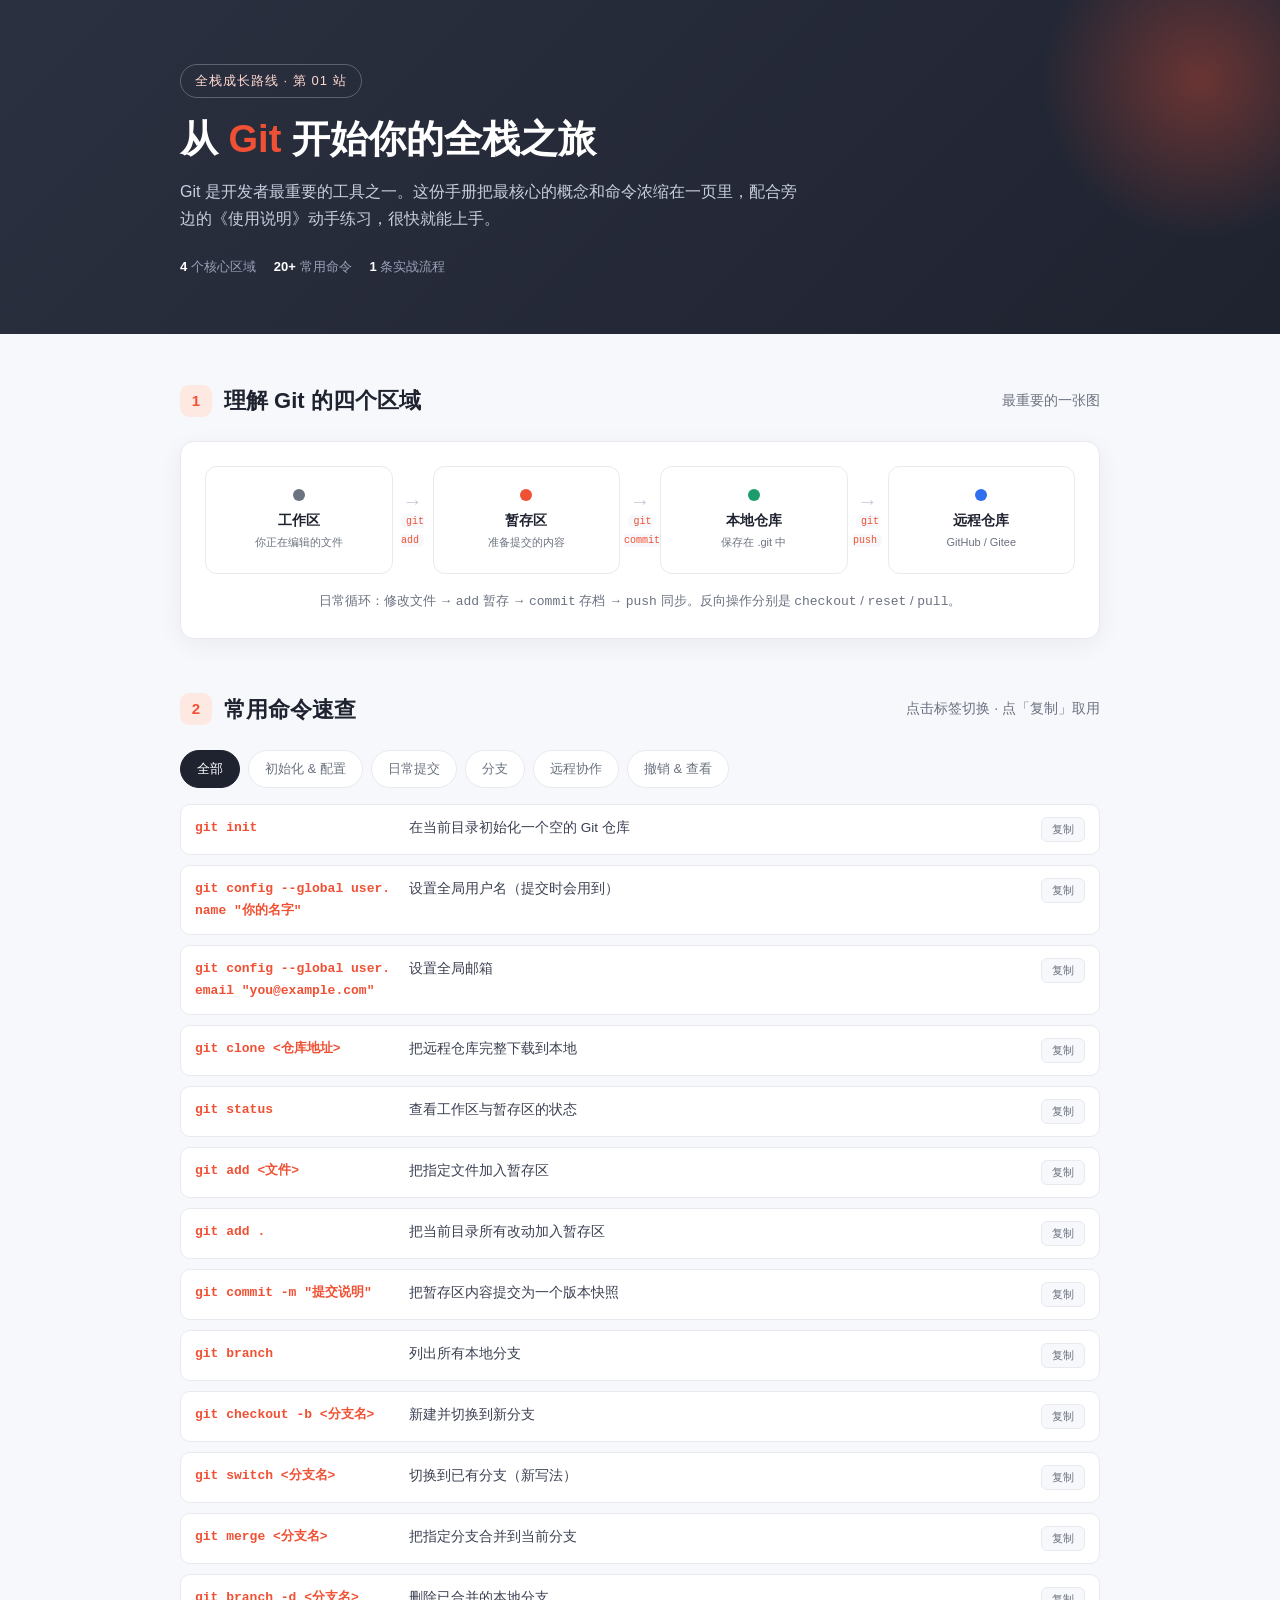
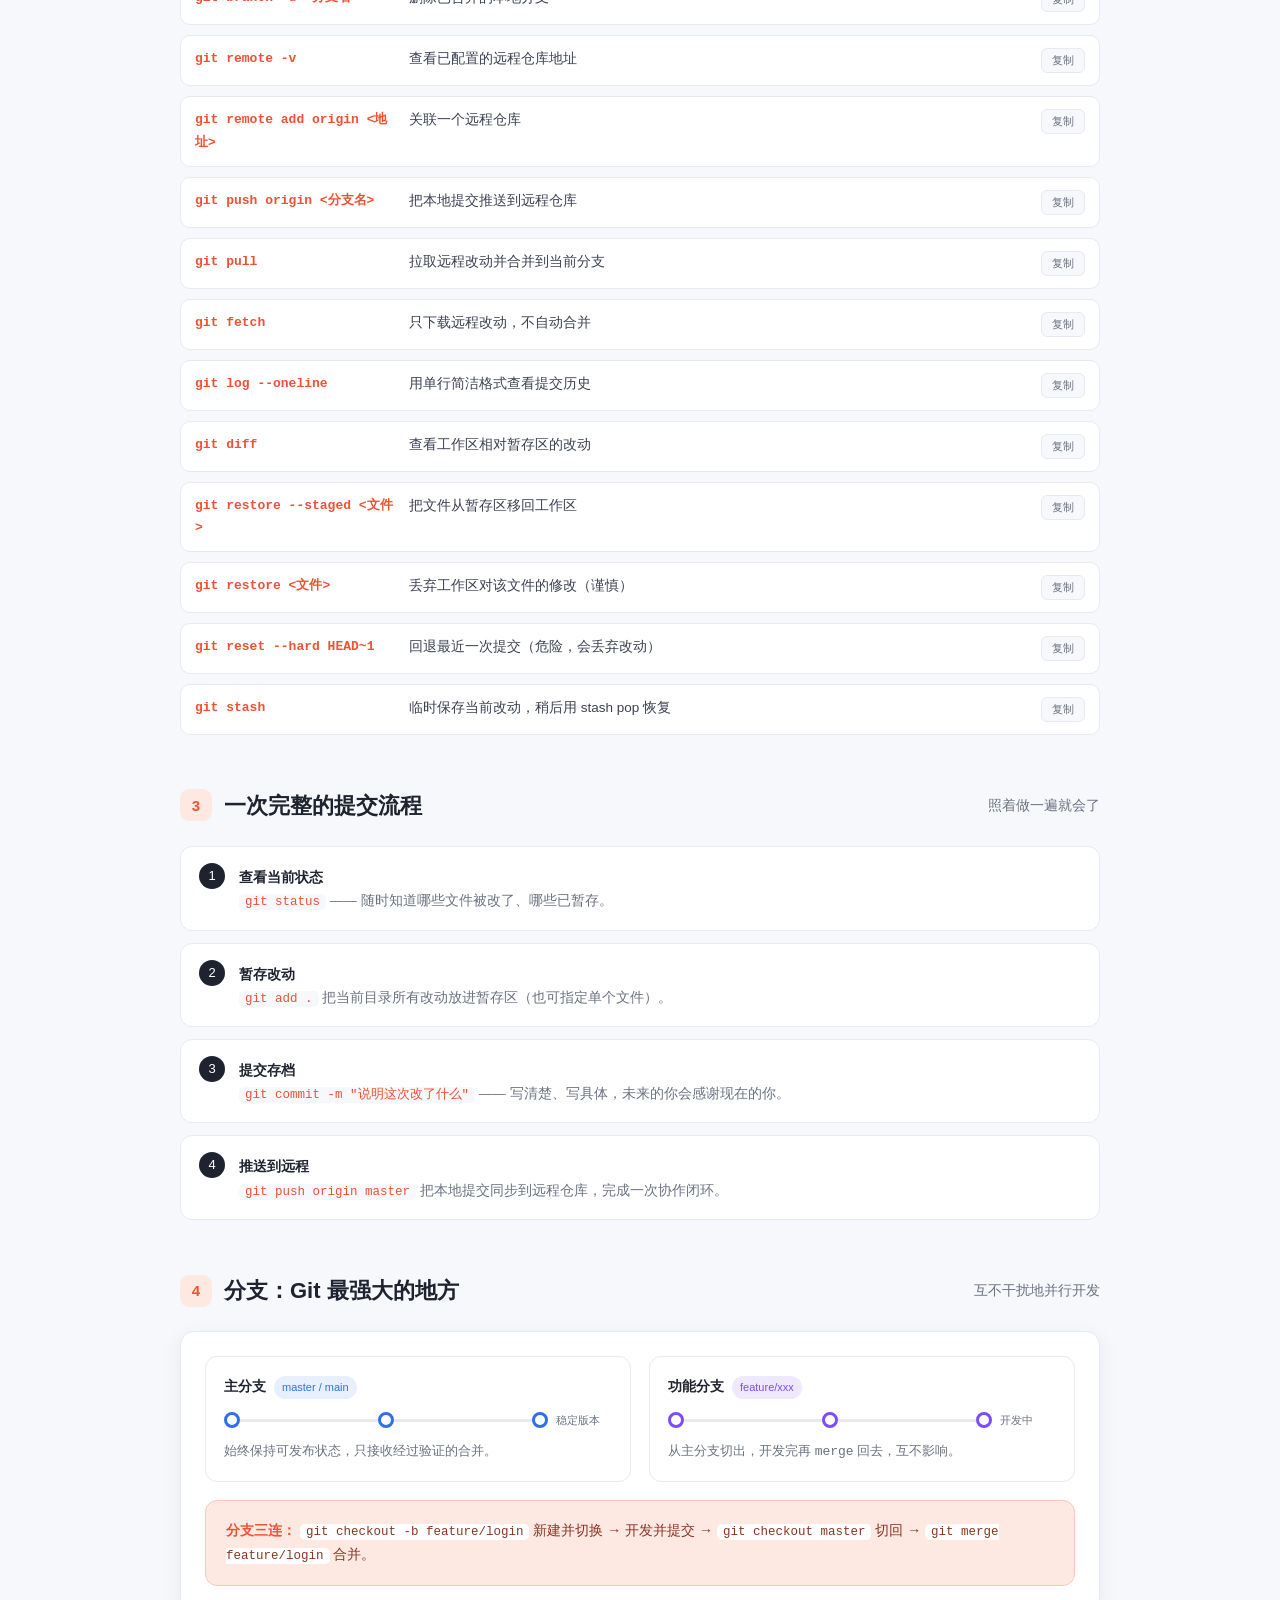
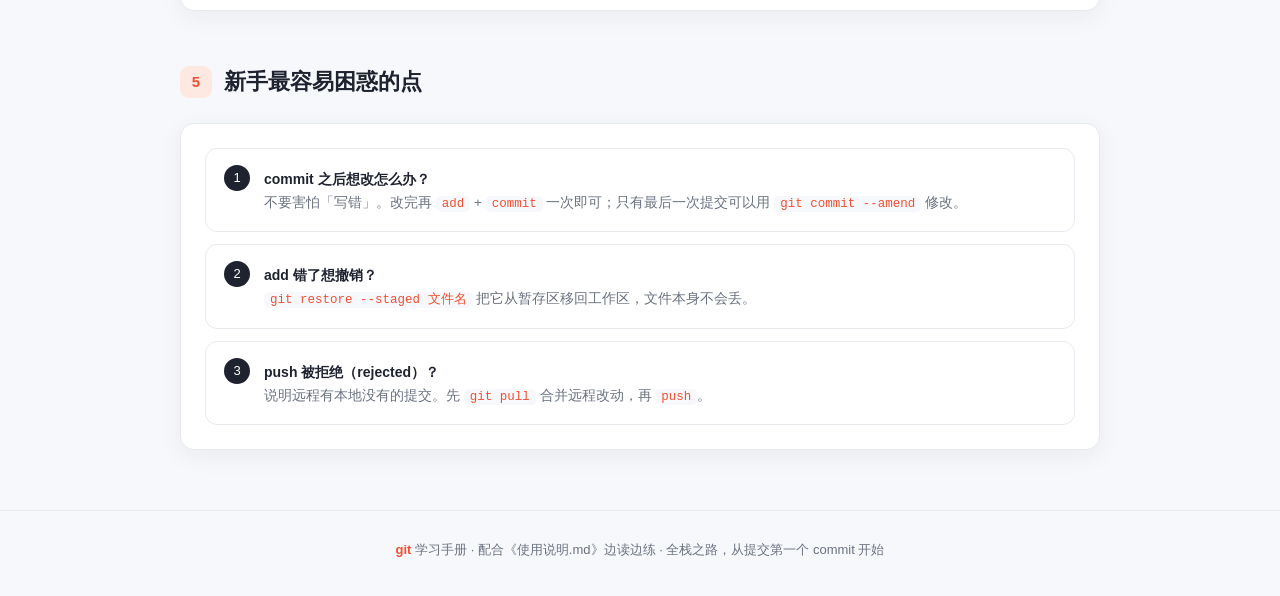
==== frontend/index.html @ 48793fab "重构项目结构：拆分为 frontend / backend，移除旧根目录前端文件" ====
<!DOCTYPE html>
<html lang="zh-CN">
<head>
  <meta charset="UTF-8" />
  <meta name="viewport" content="width=device-width, initial-scale=1.0" />
  <title>Git 学习手册 · 全栈第一步</title>
  <!-- 结构(HTML) 与 样式(CSS) 分离：样式集中在 style.css -->
  <link rel="stylesheet" href="style.css" />
</head>
<body>

<header class="hero">
  <div class="wrap">
    <span class="badge">全栈成长路线 · 第 01 站</span>
    <h1>从 <span>Git</span> 开始你的全栈之旅</h1>
    <p>Git 是开发者最重要的工具之一。这份手册把最核心的概念和命令浓缩在一页里，配合旁边的《使用说明》动手练习，很快就能上手。</p>
    <div class="meta">
      <span><b>4</b> 个核心区域</span>
      <span><b>20+</b> 常用命令</span>
      <span><b>1</b> 条实战流程</span>
    </div>
  </div>
</header>

<main class="wrap">

  <section>
    <div class="sec-head"><div class="num">1</div><h2>理解 Git 的四个区域</h2><span class="sub">最重要的一张图</span></div>
    <div class="card">
      <div class="flow">
        <div class="node n1"><div class="dot"></div><b>工作区</b><small>你正在编辑的文件</small></div>
        <div class="arrow"><div class="line">→</div><code>git add</code></div>
        <div class="node n2"><div class="dot"></div><b>暂存区</b><small>准备提交的内容</small></div>
        <div class="arrow"><div class="line">→</div><code>git commit</code></div>
        <div class="node n3"><div class="dot"></div><b>本地仓库</b><small>保存在 .git 中</small></div>
        <div class="arrow"><div class="line">→</div><code>git push</code></div>
        <div class="node n4"><div class="dot"></div><b>远程仓库</b><small>GitHub / Gitee</small></div>
      </div>
      <p class="flow-note">日常循环：修改文件 → <code>add</code> 暂存 → <code>commit</code> 存档 → <code>push</code> 同步。反向操作分别是 <code>checkout</code> / <code>reset</code> / <code>pull</code>。</p>
    </div>
  </section>

  <section>
    <div class="sec-head"><div class="num">2</div><h2>常用命令速查</h2><span class="sub">点击标签切换 · 点「复制」取用</span></div>
    <div class="tabs" id="tabs">
      <div class="tab active" data-cat="all">全部</div>
      <div class="tab" data-cat="init">初始化 &amp; 配置</div>
      <div class="tab" data-cat="daily">日常提交</div>
      <div class="tab" data-cat="branch">分支</div>
      <div class="tab" data-cat="remote">远程协作</div>
      <div class="tab" data-cat="undo">撤销 &amp; 查看</div>
    </div>
    <div class="cmd-list" id="cmdList"></div>
  </section>

  <section>
    <div class="sec-head"><div class="num">3</div><h2>一次完整的提交流程</h2><span class="sub">照着做一遍就会了</span></div>
    <div class="steps">
      <div class="step"><div><b>查看当前状态</b><p><code>git status</code> —— 随时知道哪些文件被改了、哪些已暂存。</p></div></div>
      <div class="step"><div><b>暂存改动</b><p><code>git add .</code> 把当前目录所有改动放进暂存区（也可指定单个文件）。</p></div></div>
      <div class="step"><div><b>提交存档</b><p><code>git commit -m "说明这次改了什么"</code> —— 写清楚、写具体，未来的你会感谢现在的你。</p></div></div>
      <div class="step"><div><b>推送到远程</b><p><code>git push origin master</code> 把本地提交同步到远程仓库，完成一次协作闭环。</p></div></div>
    </div>
  </section>

  <section>
    <div class="sec-head"><div class="num">4</div><h2>分支：Git 最强大的地方</h2><span class="sub">互不干扰地并行开发</span></div>
    <div class="card">
      <div class="branch-box">
        <div class="branch-card">
          <h4>主分支 <span class="tag main">master / main</span></h4>
          <div class="track"><div class="c"></div><div class="bar"></div><div class="c"></div><div class="bar"></div><div class="c"></div><div class="lbl">稳定版本</div></div>
          <p>始终保持可发布状态，只接收经过验证的合并。</p>
        </div>
        <div class="branch-card">
          <h4>功能分支 <span class="tag feat">feature/xxx</span></h4>
          <div class="track feat"><div class="c"></div><div class="bar"></div><div class="c"></div><div class="bar"></div><div class="c"></div><div class="lbl">开发中</div></div>
          <p>从主分支切出，开发完再 <code>merge</code> 回去，互不影响。</p>
        </div>
      </div>
      <div class="callout callout-spacing">
        <b>分支三连：</b> <code>git checkout -b feature/login</code> 新建并切换 → 开发并提交 → <code>git checkout master</code> 切回 → <code>git merge feature/login</code> 合并。
      </div>
    </div>
  </section>

  <section>
    <div class="sec-head"><div class="num">5</div><h2>新手最容易困惑的点</h2></div>
    <div class="card">
      <div class="steps">
        <div class="step"><div><b>commit 之后想改怎么办？</b><p>不要害怕「写错」。改完再 <code>add</code> + <code>commit</code> 一次即可；只有最后一次提交可以用 <code>git commit --amend</code> 修改。</p></div></div>
        <div class="step"><div><b>add 错了想撤销？</b><p><code>git restore --staged 文件名</code> 把它从暂存区移回工作区，文件本身不会丢。</p></div></div>
        <div class="step"><div><b>push 被拒绝（rejected）？</b><p>说明远程有本地没有的提交。先 <code>git pull</code> 合并远程改动，再 <code>push</code>。</p></div></div>
      </div>
    </div>
  </section>

</main>

<footer>
  <span class="git-mark">git</span> 学习手册 · 配合《使用说明.md》边读边练 · 全栈之路，从提交第一个 commit 开始
</footer>

<!-- 结构(HTML) 与 行为(JS) 分离：交互逻辑集中在 script.js，放在 body 末尾确保 DOM 已加载 -->
<script src="script.js"></script>
</body>
</html>
---- frontend/style.css ----
/* ============================================
   Git 学习手册 · 样式表
   只负责"长什么样"，不含任何 HTML 结构或交互逻辑
   ============================================ */

:root {
  --git-orange: #f05033;
  --git-orange-soft: #fde8e2;
  --ink: #1f2330;
  --muted: #6b7280;
  --line: #e8eaf0;
  --bg: #f7f8fb;
  --card: #ffffff;
  --blue: #2f6fed;
  --blue-soft: #e8f0ff;
  --green: #1a9d6b;
  --green-soft: #e3f6ee;
  --purple: #7c4dff;
  --purple-soft: #efe9ff;
  --shadow: 0 6px 24px rgba(31, 35, 48, .06);
}
* { box-sizing: border-box; margin: 0; padding: 0; }
body {
  font-family: -apple-system, BlinkMacSystemFont, "Segoe UI", "PingFang SC", "Microsoft YaHei", sans-serif;
  background: var(--bg);
  color: var(--ink);
  line-height: 1.7;
  -webkit-font-smoothing: antialiased;
}
.wrap { max-width: 960px; margin: 0 auto; padding: 0 20px; }

/* Hero */
header.hero {
  background: linear-gradient(135deg, #2b3040 0%, #1f2330 100%);
  color: #fff;
  padding: 64px 0 56px;
  position: relative;
  overflow: hidden;
}
header.hero::after {
  content: "";
  position: absolute; right: -80px; top: -80px;
  width: 320px; height: 320px; border-radius: 50%;
  background: radial-gradient(circle, rgba(240,80,51,.35), transparent 70%);
}
.hero .badge {
  display: inline-block; font-size: 13px; letter-spacing: 1px;
  padding: 5px 14px; border: 1px solid rgba(255,255,255,.25);
  border-radius: 999px; margin-bottom: 18px; color: #ffd9d0;
}
.hero h1 { font-size: 38px; line-height: 1.25; margin-bottom: 14px; }
.hero h1 span { color: var(--git-orange); }
.hero p { color: #c9cede; font-size: 16px; max-width: 620px; }
.hero .meta { margin-top: 24px; display: flex; gap: 18px; flex-wrap: wrap; font-size: 13px; color: #9aa2b8; }
.hero .meta b { color: #fff; font-weight: 600; }

/* Sections */
section { padding: 48px 0 4px; }
.sec-head { display: flex; align-items: center; gap: 12px; margin-bottom: 22px; }
.sec-head .num {
  width: 32px; height: 32px; border-radius: 9px; flex: none;
  background: var(--git-orange-soft); color: var(--git-orange);
  display: grid; place-items: center; font-weight: 700; font-size: 15px;
}
.sec-head h2 { font-size: 22px; }
.sec-head .sub { color: var(--muted); font-size: 14px; margin-left: auto; }

.card {
  background: var(--card); border: 1px solid var(--line);
  border-radius: 14px; padding: 24px; box-shadow: var(--shadow);
}

/* Flow diagram */
.flow { display: grid; grid-template-columns: 1fr 32px 1fr 32px 1fr 32px 1fr; align-items: center; gap: 4px; }
.node {
  background: #fff; border: 1px solid var(--line); border-radius: 12px;
  padding: 16px 10px; text-align: center; min-height: 108px;
  display: flex; flex-direction: column; justify-content: center;
}
.node .dot { width: 12px; height: 12px; border-radius: 50%; margin: 0 auto 8px; }
.node b { font-size: 14px; display: block; }
.node small { color: var(--muted); font-size: 11px; }
.node.n1 .dot { background: var(--muted); }
.node.n2 .dot { background: var(--git-orange); }
.node.n3 .dot { background: var(--green); }
.node.n4 .dot { background: var(--blue); }
.arrow { text-align: center; color: var(--muted); font-size: 11px; }
.arrow .line { font-size: 20px; color: #c7ccd8; line-height: 1; }
.arrow code { background: var(--bg); padding: 1px 5px; border-radius: 5px; font-size: 10px; color: var(--git-orange); }
.flow-note { margin-top: 16px; font-size: 13px; color: var(--muted); text-align: center; }

/* Tabs */
.tabs { display: flex; gap: 8px; flex-wrap: wrap; margin-bottom: 16px; }
.tab {
  border: 1px solid var(--line); background: #fff; color: var(--muted);
  padding: 7px 16px; border-radius: 999px; font-size: 13px; cursor: pointer;
  transition: .18s; user-select: none;
}
.tab:hover { border-color: #cfd4e0; }
.tab.active { background: var(--ink); color: #fff; border-color: var(--ink); }

.cmd-list { display: grid; gap: 10px; }
.cmd {
  display: grid; grid-template-columns: 200px 1fr auto; gap: 14px; align-items: start;
  padding: 12px 14px; border: 1px solid var(--line); border-radius: 10px; background: #fff;
}
.cmd code {
  font-family: "SFMono-Regular", Consolas, monospace; font-size: 13px;
  color: var(--git-orange); font-weight: 600; word-break: break-all;
}
.cmd .desc { font-size: 13.5px; color: #3c4152; }
.cmd .copy {
  border: 1px solid var(--line); background: var(--bg); color: var(--muted);
  font-size: 11px; padding: 4px 10px; border-radius: 6px; cursor: pointer; transition: .15s;
}
.cmd .copy:hover { color: var(--ink); border-color: #cfd4e0; }
.cmd .copy.done { color: var(--green); border-color: var(--green); }

/* Steps */
.steps { display: grid; gap: 12px; counter-reset: s; }
.step {
  display: flex; gap: 14px; align-items: flex-start; background: #fff;
  border: 1px solid var(--line); border-radius: 12px; padding: 16px 18px;
}
.step::before {
  counter-increment: s; content: counter(s);
  width: 26px; height: 26px; border-radius: 50%; flex: none;
  background: var(--ink); color: #fff; display: grid; place-items: center; font-size: 13px;
}
.step b { font-size: 14px; }
.step p { font-size: 13.5px; color: var(--muted); }
.step code { background: var(--bg); padding: 1px 6px; border-radius: 5px; font-size: 12.5px; color: var(--git-orange); }

/* Branch visual */
.branch-box { display: grid; grid-template-columns: 1fr 1fr; gap: 18px; }
.branch-card { border: 1px solid var(--line); border-radius: 12px; padding: 18px; background: #fff; }
.branch-card h4 { font-size: 14px; margin-bottom: 12px; display: flex; align-items: center; gap: 8px; }
.branch-card h4 .tag { font-size: 11px; padding: 2px 8px; border-radius: 999px; font-weight: 500; }
.tag.main { background: var(--blue-soft); color: var(--blue); }
.tag.feat { background: var(--purple-soft); color: var(--purple); }
.track { display: flex; align-items: center; gap: 0; margin: 8px 0; }
.track .c { width: 16px; height: 16px; border-radius: 50%; border: 3px solid var(--blue); background: #fff; }
.track.feat .c { border-color: var(--purple); }
.track .bar { height: 3px; flex: 1; background: var(--line); }
.track .lbl { font-size: 11px; color: var(--muted); margin-left: 8px; min-width: 56px; }
.branch-card p { font-size: 13px; color: var(--muted); margin-top: 10px; }

/* Callout */
.callout {
  background: var(--git-orange-soft); border: 1px solid #f7c9bd; border-radius: 12px;
  padding: 18px 20px; font-size: 14px; color: #8a3524;
}
.callout b { color: var(--git-orange); }
.callout code { background: #fff; padding: 1px 6px; border-radius: 5px; font-size: 12.5px; }
.callout-spacing { margin-top: 18px; }

footer { margin-top: 56px; padding: 28px 0 40px; text-align: center; color: var(--muted); font-size: 13px; border-top: 1px solid var(--line); }
footer .git-mark { color: var(--git-orange); font-weight: 700; }

/* Responsive */
@media (max-width: 720px) {
  .hero h1 { font-size: 28px; }
  .flow { grid-template-columns: 1fr; }
  .arrow { transform: rotate(90deg); padding: 4px 0; }
  .cmd { grid-template-columns: 1fr; gap: 6px; }
  .cmd .copy { justify-self: start; }
  .branch-box { grid-template-columns: 1fr; }
  .sec-head .sub { display: none; }
}
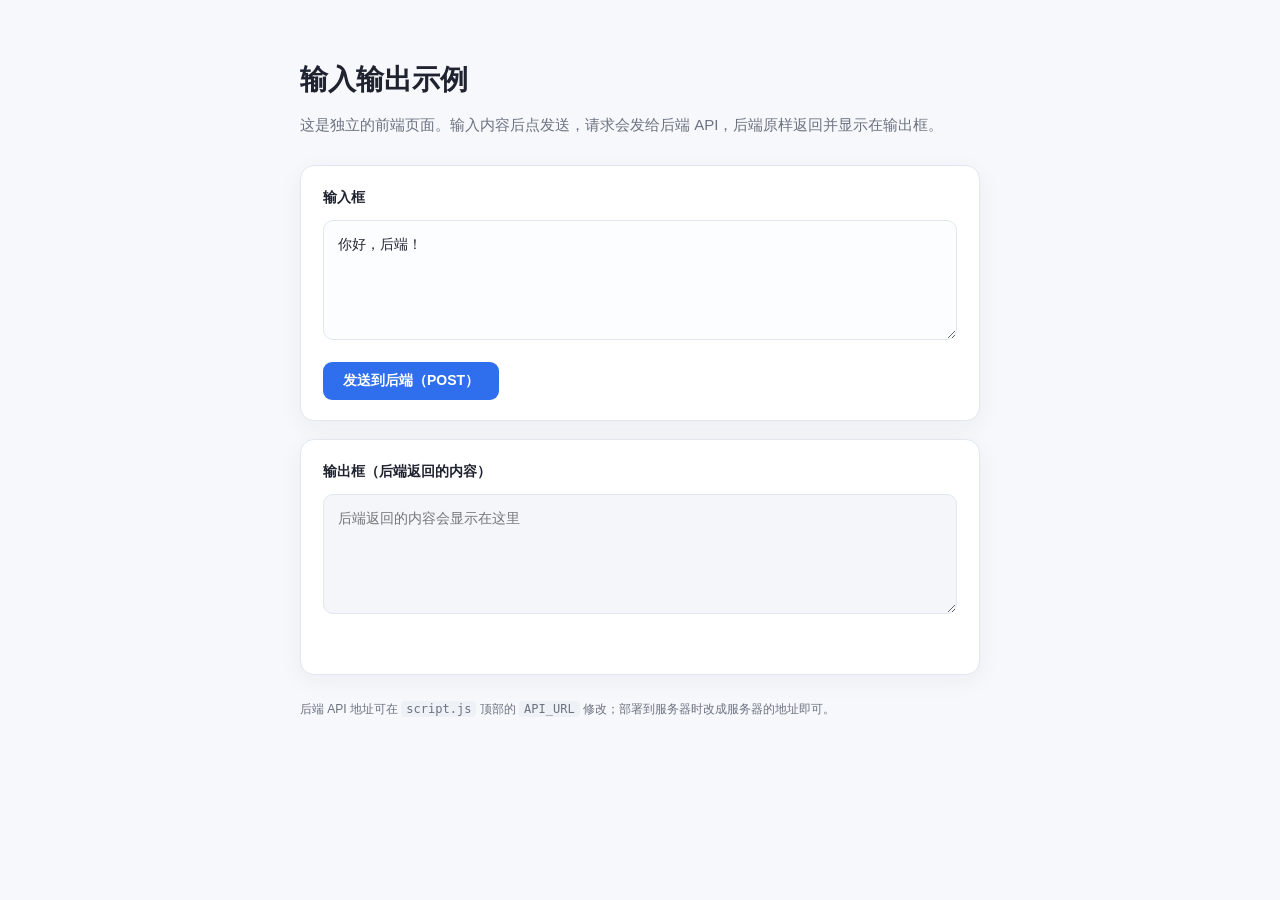
==== commit e6ec73aa: "前后端联动" ====
--- a/frontend/index.html
+++ b/frontend/index.html
@@ -3,105 +3,31 @@
 <head>
   <meta charset="UTF-8" />
   <meta name="viewport" content="width=device-width, initial-scale=1.0" />
-  <title>Git 学习手册 · 全栈第一步</title>
-  <!-- 结构(HTML) 与 样式(CSS) 分离：样式集中在 style.css -->
+  <title>输入输出示例 · 前端</title>
   <link rel="stylesheet" href="style.css" />
 </head>
 <body>
+  <main class="wrap">
+    <h1>输入输出示例</h1>
+    <p class="lead">这是独立的前端页面。输入内容后点发送，请求会发给后端 API，后端原样返回并显示在输出框。</p>
 
-<header class="hero">
-  <div class="wrap">
-    <span class="badge">全栈成长路线 · 第 01 站</span>
-    <h1>从 <span>Git</span> 开始你的全栈之旅</h1>
-    <p>Git 是开发者最重要的工具之一。这份手册把最核心的概念和命令浓缩在一页里，配合旁边的《使用说明》动手练习，很快就能上手。</p>
-    <div class="meta">
-      <span><b>4</b> 个核心区域</span>
-      <span><b>20+</b> 常用命令</span>
-      <span><b>1</b> 条实战流程</span>
-    </div>
-  </div>
-</header>
+    <!-- 输入框面板：带飞入动画 -->
+    <section class="panel panel--input">
+      <label for="inputBox">输入框</label>
+      <textarea id="inputBox" placeholder="在这里输入内容，例如：你好，后端！">你好，后端！</textarea>
+      <button id="sendBtn">发送到后端（POST）</button>
+    </section>
 
-<main class="wrap">
+    <!-- 输出框面板：稍微延后飞入 -->
+    <section class="panel panel--output">
+      <label for="outputBox">输出框（后端返回的内容）</label>
+      <textarea id="outputBox" readonly placeholder="后端返回的内容会显示在这里"></textarea>
+      <p id="status" class="status"></p>
+    </section>
 
-  <section>
-    <div class="sec-head"><div class="num">1</div><h2>理解 Git 的四个区域</h2><span class="sub">最重要的一张图</span></div>
-    <div class="card">
-      <div class="flow">
-        <div class="node n1"><div class="dot"></div><b>工作区</b><small>你正在编辑的文件</small></div>
-        <div class="arrow"><div class="line">→</div><code>git add</code></div>
-        <div class="node n2"><div class="dot"></div><b>暂存区</b><small>准备提交的内容</small></div>
-        <div class="arrow"><div class="line">→</div><code>git commit</code></div>
-        <div class="node n3"><div class="dot"></div><b>本地仓库</b><small>保存在 .git 中</small></div>
-        <div class="arrow"><div class="line">→</div><code>git push</code></div>
-        <div class="node n4"><div class="dot"></div><b>远程仓库</b><small>GitHub / Gitee</small></div>
-      </div>
-      <p class="flow-note">日常循环：修改文件 → <code>add</code> 暂存 → <code>commit</code> 存档 → <code>push</code> 同步。反向操作分别是 <code>checkout</code> / <code>reset</code> / <code>pull</code>。</p>
-    </div>
-  </section>
+    <p class="hint">后端 API 地址可在 <code>script.js</code> 顶部的 <code>API_URL</code> 修改；部署到服务器时改成服务器的地址即可。</p>
+  </main>
 
-  <section>
-    <div class="sec-head"><div class="num">2</div><h2>常用命令速查</h2><span class="sub">点击标签切换 · 点「复制」取用</span></div>
-    <div class="tabs" id="tabs">
-      <div class="tab active" data-cat="all">全部</div>
-      <div class="tab" data-cat="init">初始化 &amp; 配置</div>
-      <div class="tab" data-cat="daily">日常提交</div>
-      <div class="tab" data-cat="branch">分支</div>
-      <div class="tab" data-cat="remote">远程协作</div>
-      <div class="tab" data-cat="undo">撤销 &amp; 查看</div>
-    </div>
-    <div class="cmd-list" id="cmdList"></div>
-  </section>
-
-  <section>
-    <div class="sec-head"><div class="num">3</div><h2>一次完整的提交流程</h2><span class="sub">照着做一遍就会了</span></div>
-    <div class="steps">
-      <div class="step"><div><b>查看当前状态</b><p><code>git status</code> —— 随时知道哪些文件被改了、哪些已暂存。</p></div></div>
-      <div class="step"><div><b>暂存改动</b><p><code>git add .</code> 把当前目录所有改动放进暂存区（也可指定单个文件）。</p></div></div>
-      <div class="step"><div><b>提交存档</b><p><code>git commit -m "说明这次改了什么"</code> —— 写清楚、写具体，未来的你会感谢现在的你。</p></div></div>
-      <div class="step"><div><b>推送到远程</b><p><code>git push origin master</code> 把本地提交同步到远程仓库，完成一次协作闭环。</p></div></div>
-    </div>
-  </section>
-
-  <section>
-    <div class="sec-head"><div class="num">4</div><h2>分支：Git 最强大的地方</h2><span class="sub">互不干扰地并行开发</span></div>
-    <div class="card">
-      <div class="branch-box">
-        <div class="branch-card">
-          <h4>主分支 <span class="tag main">master / main</span></h4>
-          <div class="track"><div class="c"></div><div class="bar"></div><div class="c"></div><div class="bar"></div><div class="c"></div><div class="lbl">稳定版本</div></div>
-          <p>始终保持可发布状态，只接收经过验证的合并。</p>
-        </div>
-        <div class="branch-card">
-          <h4>功能分支 <span class="tag feat">feature/xxx</span></h4>
-          <div class="track feat"><div class="c"></div><div class="bar"></div><div class="c"></div><div class="bar"></div><div class="c"></div><div class="lbl">开发中</div></div>
-          <p>从主分支切出，开发完再 <code>merge</code> 回去，互不影响。</p>
-        </div>
-      </div>
-      <div class="callout callout-spacing">
-        <b>分支三连：</b> <code>git checkout -b feature/login</code> 新建并切换 → 开发并提交 → <code>git checkout master</code> 切回 → <code>git merge feature/login</code> 合并。
-      </div>
-    </div>
-  </section>
-
-  <section>
-    <div class="sec-head"><div class="num">5</div><h2>新手最容易困惑的点</h2></div>
-    <div class="card">
-      <div class="steps">
-        <div class="step"><div><b>commit 之后想改怎么办？</b><p>不要害怕「写错」。改完再 <code>add</code> + <code>commit</code> 一次即可；只有最后一次提交可以用 <code>git commit --amend</code> 修改。</p></div></div>
-        <div class="step"><div><b>add 错了想撤销？</b><p><code>git restore --staged 文件名</code> 把它从暂存区移回工作区，文件本身不会丢。</p></div></div>
-        <div class="step"><div><b>push 被拒绝（rejected）？</b><p>说明远程有本地没有的提交。先 <code>git pull</code> 合并远程改动，再 <code>push</code>。</p></div></div>
-      </div>
-    </div>
-  </section>
-
-</main>
-
-<footer>
-  <span class="git-mark">git</span> 学习手册 · 配合《使用说明.md》边读边练 · 全栈之路，从提交第一个 commit 开始
-</footer>
-
-<!-- 结构(HTML) 与 行为(JS) 分离：交互逻辑集中在 script.js，放在 body 末尾确保 DOM 已加载 -->
-<script src="script.js"></script>
+  <script src="script.js"></script>
 </body>
 </html>
--- a/frontend/style.css
+++ b/frontend/style.css
@@ -1,23 +1,11 @@
-/* ============================================
-   Git 学习手册 · 样式表
-   只负责"长什么样"，不含任何 HTML 结构或交互逻辑
-   ============================================ */
-
+/* 输入输出示例 · 样式（浅色主题） */
 :root {
-  --git-orange: #f05033;
-  --git-orange-soft: #fde8e2;
   --ink: #1f2330;
   --muted: #6b7280;
-  --line: #e8eaf0;
+  --line: #e2e6ee;
   --bg: #f7f8fb;
   --card: #ffffff;
   --blue: #2f6fed;
-  --blue-soft: #e8f0ff;
-  --green: #1a9d6b;
-  --green-soft: #e3f6ee;
-  --purple: #7c4dff;
-  --purple-soft: #efe9ff;
-  --shadow: 0 6px 24px rgba(31, 35, 48, .06);
 }
 * { box-sizing: border-box; margin: 0; padding: 0; }
 body {
@@ -26,144 +14,72 @@
   color: var(--ink);
   line-height: 1.7;
   -webkit-font-smoothing: antialiased;
+  overflow-x: hidden;
 }
-.wrap { max-width: 960px; margin: 0 auto; padding: 0 20px; }
+.wrap { max-width: 720px; margin: 56px auto; padding: 0 20px; }
+h1 { font-size: 28px; margin-bottom: 8px; }
+.lead { color: var(--muted); font-size: 15px; margin-bottom: 28px; }
 
-/* Hero */
-header.hero {
-  background: linear-gradient(135deg, #2b3040 0%, #1f2330 100%);
-  color: #fff;
-  padding: 64px 0 56px;
-  position: relative;
-  overflow: hidden;
+/* ===== 飞入动画 ===== */
+/* 从左侧飞入并淡入，用贝塞尔曲线做轻微回弹感 */
+@keyframes flyInLeft {
+  from { opacity: 0; transform: translateX(-120px) scale(0.96); }
+  to   { opacity: 1; transform: translateX(0) scale(1); }
 }
-header.hero::after {
-  content: "";
-  position: absolute; right: -80px; top: -80px;
-  width: 320px; height: 320px; border-radius: 50%;
-  background: radial-gradient(circle, rgba(240,80,51,.35), transparent 70%);
+.panel--input {
+  animation: flyInLeft .75s cubic-bezier(.22, 1.2, .36, 1) both;
 }
-.hero .badge {
-  display: inline-block; font-size: 13px; letter-spacing: 1px;
-  padding: 5px 14px; border: 1px solid rgba(255,255,255,.25);
-  border-radius: 999px; margin-bottom: 18px; color: #ffd9d0;
+/* 输出框延后一点飞入，形成先后节奏 */
+.panel--output {
+  animation: flyInLeft .75s cubic-bezier(.22, 1.2, .36, 1) .2s both;
 }
-.hero h1 { font-size: 38px; line-height: 1.25; margin-bottom: 14px; }
-.hero h1 span { color: var(--git-orange); }
-.hero p { color: #c9cede; font-size: 16px; max-width: 620px; }
-.hero .meta { margin-top: 24px; display: flex; gap: 18px; flex-wrap: wrap; font-size: 13px; color: #9aa2b8; }
-.hero .meta b { color: #fff; font-weight: 600; }
-
-/* Sections */
-section { padding: 48px 0 4px; }
-.sec-head { display: flex; align-items: center; gap: 12px; margin-bottom: 22px; }
-.sec-head .num {
-  width: 32px; height: 32px; border-radius: 9px; flex: none;
-  background: var(--git-orange-soft); color: var(--git-orange);
-  display: grid; place-items: center; font-weight: 700; font-size: 15px;
-}
-.sec-head h2 { font-size: 22px; }
-.sec-head .sub { color: var(--muted); font-size: 14px; margin-left: auto; }
-
-.card {
-  background: var(--card); border: 1px solid var(--line);
-  border-radius: 14px; padding: 24px; box-shadow: var(--shadow);
+/* 尊重系统“减少动态效果”设置 */
+@media (prefers-reduced-motion: reduce) {
+  .panel--input, .panel--output { animation: none; }
 }
 
-/* Flow diagram */
-.flow { display: grid; grid-template-columns: 1fr 32px 1fr 32px 1fr 32px 1fr; align-items: center; gap: 4px; }
-.node {
-  background: #fff; border: 1px solid var(--line); border-radius: 12px;
-  padding: 16px 10px; text-align: center; min-height: 108px;
-  display: flex; flex-direction: column; justify-content: center;
+.panel {
+  background: var(--card);
+  border: 1px solid var(--line);
+  border-radius: 14px;
+  padding: 20px 22px;
+  margin-bottom: 18px;
+  box-shadow: 0 6px 24px rgba(31, 35, 48, .05);
 }
-.node .dot { width: 12px; height: 12px; border-radius: 50%; margin: 0 auto 8px; }
-.node b { font-size: 14px; display: block; }
-.node small { color: var(--muted); font-size: 11px; }
-.node.n1 .dot { background: var(--muted); }
-.node.n2 .dot { background: var(--git-orange); }
-.node.n3 .dot { background: var(--green); }
-.node.n4 .dot { background: var(--blue); }
-.arrow { text-align: center; color: var(--muted); font-size: 11px; }
-.arrow .line { font-size: 20px; color: #c7ccd8; line-height: 1; }
-.arrow code { background: var(--bg); padding: 1px 5px; border-radius: 5px; font-size: 10px; color: var(--git-orange); }
-.flow-note { margin-top: 16px; font-size: 13px; color: var(--muted); text-align: center; }
+label { display: block; font-size: 14px; font-weight: 600; margin-bottom: 10px; }
+textarea {
+  width: 100%;
+  min-height: 120px;
+  padding: 12px 14px;
+  font-size: 14px;
+  font-family: inherit;
+  line-height: 1.6;
+  color: var(--ink);
+  border: 1px solid var(--line);
+  border-radius: 10px;
+  background: #fcfdff;
+  resize: vertical;
+  outline: none;
+  transition: border-color .15s;
+}
+textarea:focus { border-color: var(--blue); }
+textarea[readonly] { background: #f4f6fa; color: #374151; }
 
-/* Tabs */
-.tabs { display: flex; gap: 8px; flex-wrap: wrap; margin-bottom: 16px; }
-.tab {
-  border: 1px solid var(--line); background: #fff; color: var(--muted);
-  padding: 7px 16px; border-radius: 999px; font-size: 13px; cursor: pointer;
-  transition: .18s; user-select: none;
+button {
+  margin-top: 14px;
+  padding: 10px 20px;
+  font-size: 14px;
+  font-weight: 600;
+  color: #fff;
+  background: var(--blue);
+  border: none;
+  border-radius: 9px;
+  cursor: pointer;
+  transition: background .15s;
 }
-.tab:hover { border-color: #cfd4e0; }
-.tab.active { background: var(--ink); color: #fff; border-color: var(--ink); }
+button:hover { background: #255fd6; }
+button:disabled { background: #9db6ea; cursor: not-allowed; }
 
-.cmd-list { display: grid; gap: 10px; }
-.cmd {
-  display: grid; grid-template-columns: 200px 1fr auto; gap: 14px; align-items: start;
-  padding: 12px 14px; border: 1px solid var(--line); border-radius: 10px; background: #fff;
-}
-.cmd code {
-  font-family: "SFMono-Regular", Consolas, monospace; font-size: 13px;
-  color: var(--git-orange); font-weight: 600; word-break: break-all;
-}
-.cmd .desc { font-size: 13.5px; color: #3c4152; }
-.cmd .copy {
-  border: 1px solid var(--line); background: var(--bg); color: var(--muted);
-  font-size: 11px; padding: 4px 10px; border-radius: 6px; cursor: pointer; transition: .15s;
-}
-.cmd .copy:hover { color: var(--ink); border-color: #cfd4e0; }
-.cmd .copy.done { color: var(--green); border-color: var(--green); }
-
-/* Steps */
-.steps { display: grid; gap: 12px; counter-reset: s; }
-.step {
-  display: flex; gap: 14px; align-items: flex-start; background: #fff;
-  border: 1px solid var(--line); border-radius: 12px; padding: 16px 18px;
-}
-.step::before {
-  counter-increment: s; content: counter(s);
-  width: 26px; height: 26px; border-radius: 50%; flex: none;
-  background: var(--ink); color: #fff; display: grid; place-items: center; font-size: 13px;
-}
-.step b { font-size: 14px; }
-.step p { font-size: 13.5px; color: var(--muted); }
-.step code { background: var(--bg); padding: 1px 6px; border-radius: 5px; font-size: 12.5px; color: var(--git-orange); }
-
-/* Branch visual */
-.branch-box { display: grid; grid-template-columns: 1fr 1fr; gap: 18px; }
-.branch-card { border: 1px solid var(--line); border-radius: 12px; padding: 18px; background: #fff; }
-.branch-card h4 { font-size: 14px; margin-bottom: 12px; display: flex; align-items: center; gap: 8px; }
-.branch-card h4 .tag { font-size: 11px; padding: 2px 8px; border-radius: 999px; font-weight: 500; }
-.tag.main { background: var(--blue-soft); color: var(--blue); }
-.tag.feat { background: var(--purple-soft); color: var(--purple); }
-.track { display: flex; align-items: center; gap: 0; margin: 8px 0; }
-.track .c { width: 16px; height: 16px; border-radius: 50%; border: 3px solid var(--blue); background: #fff; }
-.track.feat .c { border-color: var(--purple); }
-.track .bar { height: 3px; flex: 1; background: var(--line); }
-.track .lbl { font-size: 11px; color: var(--muted); margin-left: 8px; min-width: 56px; }
-.branch-card p { font-size: 13px; color: var(--muted); margin-top: 10px; }
-
-/* Callout */
-.callout {
-  background: var(--git-orange-soft); border: 1px solid #f7c9bd; border-radius: 12px;
-  padding: 18px 20px; font-size: 14px; color: #8a3524;
-}
-.callout b { color: var(--git-orange); }
-.callout code { background: #fff; padding: 1px 6px; border-radius: 5px; font-size: 12.5px; }
-.callout-spacing { margin-top: 18px; }
-
-footer { margin-top: 56px; padding: 28px 0 40px; text-align: center; color: var(--muted); font-size: 13px; border-top: 1px solid var(--line); }
-footer .git-mark { color: var(--git-orange); font-weight: 700; }
-
-/* Responsive */
-@media (max-width: 720px) {
-  .hero h1 { font-size: 28px; }
-  .flow { grid-template-columns: 1fr; }
-  .arrow { transform: rotate(90deg); padding: 4px 0; }
-  .cmd { grid-template-columns: 1fr; gap: 6px; }
-  .cmd .copy { justify-self: start; }
-  .branch-box { grid-template-columns: 1fr; }
-  .sec-head .sub { display: none; }
-}
+.status { margin-top: 12px; font-size: 13px; color: var(--muted); min-height: 20px; }
+.hint { margin-top: 24px; font-size: 12px; color: var(--muted); }
+.hint code { background: #eef1f6; padding: 1px 5px; border-radius: 4px; }
